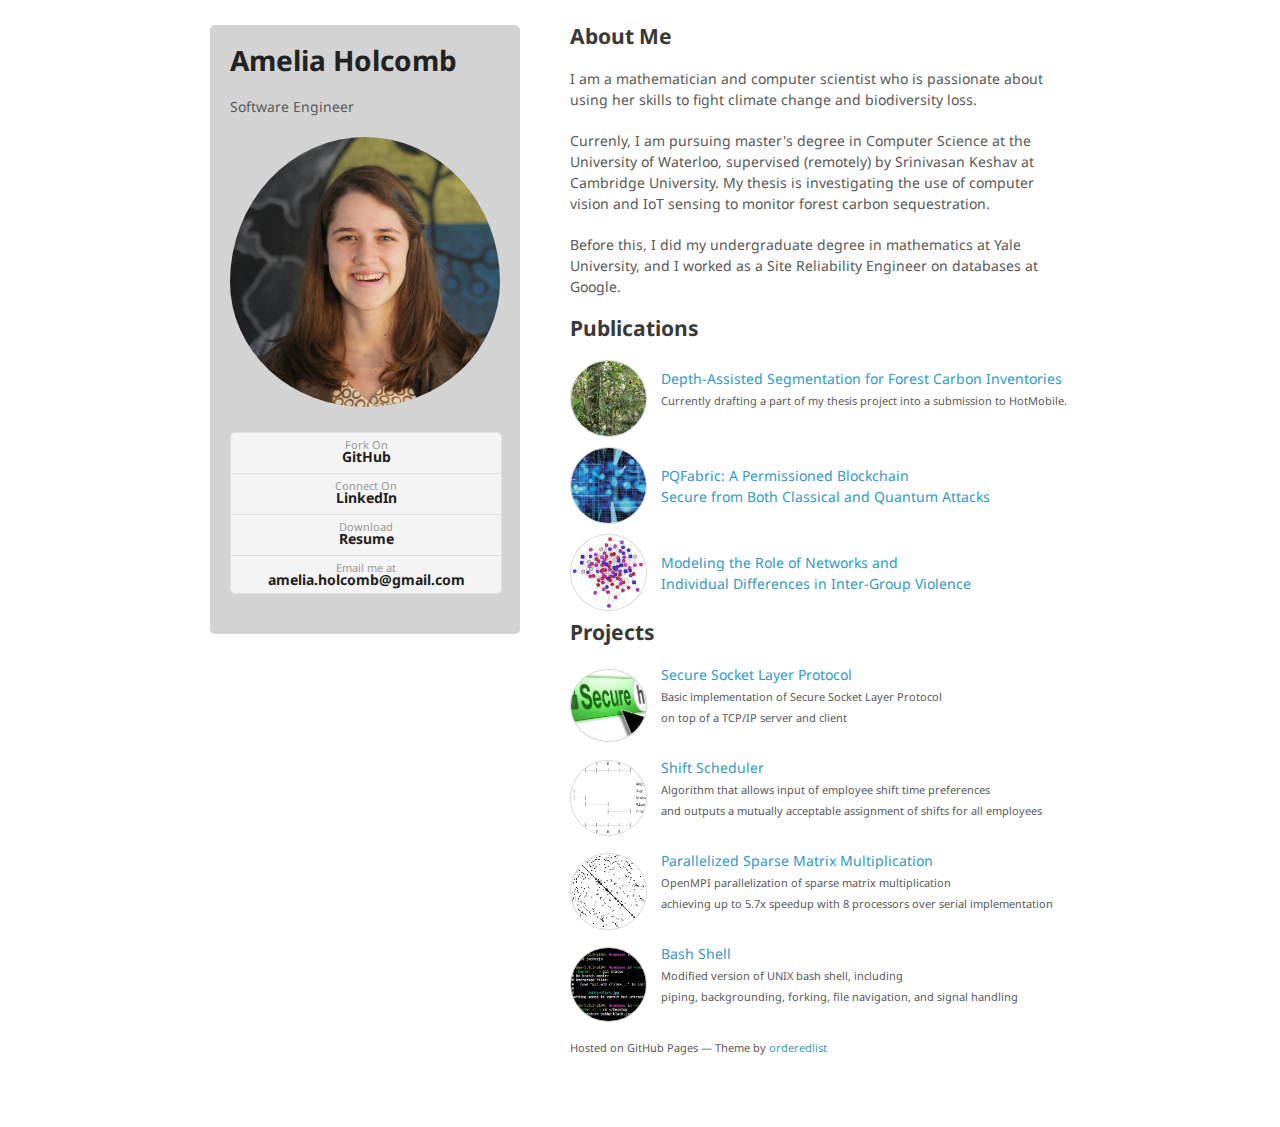
==== index.html @ 731ecc1d "Update main page and add new publications" ====
<!doctype html>
<html>
  <head>
    <meta charset="utf-8">
    <meta http-equiv="X-UA-Compatible" content="chrome=1">
    <title>Amelia Holcomb</title>

    <link rel="stylesheet" href="stylesheets/styles.css">
    <link rel="stylesheet" href="stylesheets/pygment_trac.css">
    <meta name="viewport" content="width=device-width">
    <!--[if lt IE 9]>
    <script src="//html5shiv.googlecode.com/svn/trunk/html5.js"></script>
    <![endif]-->
  </head>
  <body>
    <div class="wrapper">
      <header>
        <h1>Amelia Holcomb</h1>
        <p>Software Engineer</p>
        <img id="main" src="images/P1560217.JPG" href='index.html'/>

        <ul>
          <li><a href="https://github.com/ameliaholcomb">Fork On<strong>GitHub</strong></a>
          <li><a href="https://www.linkedin.com/in/amelia-holcomb-62a9a03b">Connect On<strong>LinkedIn</strong></a>
          <li><a href='downloads/Amelia_Holcomb_Resume.pdf'> Download <strong> Resume </strong> </a>
          <li><a href="mailto:amelia.holcomb@gmail.com"> Email me at <strong>amelia.holcomb@gmail.com </strong></a>

        </ul>
      </header>
      <section>
        <h2> About Me </h2>
        <p> I am a mathematician and computer scientist who is passionate about using her skills to fight climate change and biodiversity loss. </p>
        <p> Currenly, I am pursuing master's degree in Computer Science at the University of Waterloo, supervised (remotely) by Srinivasan Keshav at Cambridge University. My thesis is investigating the use of computer vision and IoT sensing to monitor forest carbon sequestration. </p>
        <p> Before this, I did my undergraduate degree in mathematics at Yale University, and I worked as a Site Reliability Engineer on databases at Google. </p>

        <h2> Publications </h2>
        <div class="list">
          <img class="small" src='images/depth.jpg'/>
          <div class="details">
            <a href="detail/depth.html"> Depth-Assisted Segmentation for Forest Carbon Inventories </a>
            <p> <small> Currently drafting a part of my thesis project into a submission to HotMobile. </small> </p>
          </div>
        </div>

        <div class="list">
          <img class="small" src='images/postquantum.jpg'>
          <div class="details">
            <a href="detail/postquantum.html"> PQFabric: A Permissioned Blockchain <br> Secure from Both Classical and Quantum Attacks </a>
          </div>
        </div>

        <div class="list">
          <img class="small" src='images/network.jpg'/>
          <div class="details">
            <a href="detail/networks.html"> Modeling the Role of Networks and <br> Individual Differences in Inter-Group Violence </a>
          </div>
        </div>

        <h2> Projects </h2>

        <div class="list">
          <img class="small" src='images/ssl.jpg'/>
          <div class="details" >
            <a href="detail/ssl.html"> Secure Socket Layer Protocol</a>
            <p> <small> Basic implementation of Secure Socket Layer Protocol <br>
            on top of a TCP/IP server and client </small></p>
          </div>
        </div>

        <div class="list">
          <img class="small" src='images/shiftscheduler.jpg'/>
          <div class="details" >
            <a href="detail/shiftscheduler.html"> Shift Scheduler </a>
            <p><small> Algorithm that allows input of employee shift time preferences <br>
            and outputs a mutually acceptable assignment of shifts for all employees </small></p>
          </div>
        </div>

        <div class="list">
          <img class="small" src='images/sparsematrix.jpg'/>
          <div class="details" >
            <a href="detail/sparsematrix.html"> Parallelized Sparse Matrix Multiplication </a>
            <p><small> OpenMPI parallelization of sparse matrix multiplication <br>
            achieving up to 5.7x speedup with 8 processors over serial implementation </small></p>
          </div>
        </div>

        <div class="list">
          <img class="small" src='images/bash.jpg'/>
          <div class="details" >
            <a href="detail/bash.html"> Bash Shell </a>
            <p><small> Modified version of UNIX bash shell, including <br>
             piping, backgrounding, forking, file navigation, and signal handling</small></p>
          </div>
        </div>

        <p><small>Hosted on GitHub Pages &mdash; Theme by <a href="https://github.com/orderedlist">orderedlist</a></small></p>
        

      </section>
    </div>
    <script src="javascripts/scale.fix.js"></script>
  </body>
</html>
---- stylesheets/styles.css ----
@import url(https://fonts.googleapis.com/css?family=Noto+Sans:400,400italic,700italic,700);

body {
  background-color: #fff;
  padding:17px;
  font: 14px/1.5 "Noto Sans", "Helvetica Neue", Helvetica, Arial, sans-serif;
  color:#595959;
  font-weight:400;
}

h1, h2, h3, h4, h5, h6 {
  color:#222;
  margin:0 0 20px;
}

p, ul, ol, table, pre, dl {
  margin:0 0 20px;
}

h1, h2, h3 {
  line-height:1.1;
}

h1 {
  font-size:28px;
}

h2 {
  color:#393939;
}

h3, h4, h5, h6 {
  color:#494949;
}

a {
  color:#39c;
  text-decoration:none;
}

a:hover {
  color:#069;
}

a small {
  font-size:11px;
  color:#777;
  margin-top:-0.3em;
  display:block;
}

a:hover small {
  color:#777;
}

.wrapper {
  width:860px;
  margin:0 auto;
}

blockquote {
  border-left:1px solid #e5e5e5;
  margin:0;
  padding:0 0 0 20px;
  font-style:italic;
}

code, pre {
  font-family:Monaco, Bitstream Vera Sans Mono, Lucida Console, Terminal, Consolas, Liberation Mono, DejaVu Sans Mono, Courier New, monospace;
  color:#333;
  font-size:12px;
}

pre {
  padding:8px 15px;
  background: #f8f8f8;
  border-radius:5px;
  border:1px solid #e5e5e5;
  overflow-x: auto;
}

table {
  width:100%;
  border-collapse:collapse;
}

th, td {
  text-align:left;
  padding:5px 10px;
  border-bottom:1px solid #e5e5e5;
}

dt {
  color:#444;
  font-weight:700;
}

th {
  color:#444;
}

img#main {
  max-width:100%;
  border-radius: 50%;
  padding-bottom: 20px;
}
img.small {
  width: 75px;
  border-radius: 50%;
  border:1px solid #d3d3d3;
  vertical-align: middle;
}

div.details {
  display: inline-block;
  vertical-align: middle;
  padding-left: 10px;
}

div.list {
  padding-bottom: 10px;
}

div.footer {
  vertical-align: bottom;
}

header {
  width:270px;
  float:left;
  position:fixed;
  padding:20px;
  background-color: #d3d3d3;
  -webkit-font-smoothing:subpixel-antialiased;
  border-radius: 5px 5px 5px 5px;
}

header ul {
  list-style:none;
  height:160px;
  padding:0;
  background: #f4f4f4;
  border-radius:5px;
  border:1px solid #e0e0e0;
  width:270px;
}

header li {
  width:270px;
  border-bottom:1px solid #e0e0e0;
  height:40px;
}

header li:first-child a {
  border-radius:5px 0 0 5px;
}

header li:last-child a {
  border-radius:0 5px 5px 0;
  border-bottom: none;
}

header ul a {
  line-height:1;
  font-size:11px;
  color:#999;
  display:block;
  text-align:center;
  padding-top:6px;
  height:34px;
}

header ul a:hover {
  color:#999;
}

header ul a:active {
  background-color:#f0f0f0;
}

strong {
  color:#222;
  font-weight:700;
}

header ul li + li + li + li {
  border-bottom:none;
}

header ul a strong {
  font-size:14px;
  display:block;
  color:#222;
}

section {
  width:500px;
  float:right;
  padding-bottom:50px;
  border-left:1px #000000;
}

small {
  font-size:11px;
}

hr {
  border:0;
  background:#e5e5e5;
  height:1px;
  margin:0 0 20px;
}

footer {
  width:270px;
  float:left;
  position:fixed;
  bottom:50px;
  -webkit-font-smoothing:subpixel-antialiased;
}

@media print, screen and (max-width: 960px) {

  div.wrapper {
    width:auto;
    margin:0;

  }

  header, section, footer {
    float:none;
    position:static;
    width:auto;
  }

  header {
    padding-right:320px;
  }

  section {
    border:1px solid #e5e5e5;
    border-width:1px 0;
    padding:20px 0;
    margin:0 0 20px;
  }

  header a small {
    display:inline;
  }

  header ul {
    position:absolute;
    right:50px;
    top:52px;
  }
}

@media print, screen and (max-width: 720px) {
  body {
    word-wrap:break-word;
  }

  header {
    padding:0;
  }

  header ul, header p.view {
    position:static;
  }

  pre, code {
    word-wrap:normal;
  }
}

@media print, screen and (max-width: 480px) {
  body {
    padding:15px;
  }

  header ul {
    width:99%;
  }

  header li, header ul li + li + li {
    width:33%;
  }
}

@media print {
  body {
    padding:0.4in;
    font-size:12pt;
    color:#444;
  }
}
---- stylesheets/pygment_trac.css ----
.highlight  { background: #ffffff; }
.highlight .c { color: #999988; font-style: italic } /* Comment */
.highlight .err { color: #a61717; background-color: #e3d2d2 } /* Error */
.highlight .k { font-weight: bold } /* Keyword */
.highlight .o { font-weight: bold } /* Operator */
.highlight .cm { color: #999988; font-style: italic } /* Comment.Multiline */
.highlight .cp { color: #999999; font-weight: bold } /* Comment.Preproc */
.highlight .c1 { color: #999988; font-style: italic } /* Comment.Single */
.highlight .cs { color: #999999; font-weight: bold; font-style: italic } /* Comment.Special */
.highlight .gd { color: #000000; background-color: #ffdddd } /* Generic.Deleted */
.highlight .gd .x { color: #000000; background-color: #ffaaaa } /* Generic.Deleted.Specific */
.highlight .ge { font-style: italic } /* Generic.Emph */
.highlight .gr { color: #aa0000 } /* Generic.Error */
.highlight .gh { color: #999999 } /* Generic.Heading */
.highlight .gi { color: #000000; background-color: #ddffdd } /* Generic.Inserted */
.highlight .gi .x { color: #000000; background-color: #aaffaa } /* Generic.Inserted.Specific */
.highlight .go { color: #888888 } /* Generic.Output */
.highlight .gp { color: #555555 } /* Generic.Prompt */
.highlight .gs { font-weight: bold } /* Generic.Strong */
.highlight .gu { color: #800080; font-weight: bold; } /* Generic.Subheading */
.highlight .gt { color: #aa0000 } /* Generic.Traceback */
.highlight .kc { font-weight: bold } /* Keyword.Constant */
.highlight .kd { font-weight: bold } /* Keyword.Declaration */
.highlight .kn { font-weight: bold } /* Keyword.Namespace */
.highlight .kp { font-weight: bold } /* Keyword.Pseudo */
.highlight .kr { font-weight: bold } /* Keyword.Reserved */
.highlight .kt { color: #445588; font-weight: bold } /* Keyword.Type */
.highlight .m { color: #009999 } /* Literal.Number */
.highlight .s { color: #d14 } /* Literal.String */
.highlight .na { color: #008080 } /* Name.Attribute */
.highlight .nb { color: #0086B3 } /* Name.Builtin */
.highlight .nc { color: #445588; font-weight: bold } /* Name.Class */
.highlight .no { color: #008080 } /* Name.Constant */
.highlight .ni { color: #800080 } /* Name.Entity */
.highlight .ne { color: #990000; font-weight: bold } /* Name.Exception */
.highlight .nf { color: #990000; font-weight: bold } /* Name.Function */
.highlight .nn { color: #555555 } /* Name.Namespace */
.highlight .nt { color: #000080 } /* Name.Tag */
.highlight .nv { color: #008080 } /* Name.Variable */
.highlight .ow { font-weight: bold } /* Operator.Word */
.highlight .w { color: #bbbbbb } /* Text.Whitespace */
.highlight .mf { color: #009999 } /* Literal.Number.Float */
.highlight .mh { color: #009999 } /* Literal.Number.Hex */
.highlight .mi { color: #009999 } /* Literal.Number.Integer */
.highlight .mo { color: #009999 } /* Literal.Number.Oct */
.highlight .sb { color: #d14 } /* Literal.String.Backtick */
.highlight .sc { color: #d14 } /* Literal.String.Char */
.highlight .sd { color: #d14 } /* Literal.String.Doc */
.highlight .s2 { color: #d14 } /* Literal.String.Double */
.highlight .se { color: #d14 } /* Literal.String.Escape */
.highlight .sh { color: #d14 } /* Literal.String.Heredoc */
.highlight .si { color: #d14 } /* Literal.String.Interpol */
.highlight .sx { color: #d14 } /* Literal.String.Other */
.highlight .sr { color: #009926 } /* Literal.String.Regex */
.highlight .s1 { color: #d14 } /* Literal.String.Single */
.highlight .ss { color: #990073 } /* Literal.String.Symbol */
.highlight .bp { color: #999999 } /* Name.Builtin.Pseudo */
.highlight .vc { color: #008080 } /* Name.Variable.Class */
.highlight .vg { color: #008080 } /* Name.Variable.Global */
.highlight .vi { color: #008080 } /* Name.Variable.Instance */
.highlight .il { color: #009999 } /* Literal.Number.Integer.Long */

.type-csharp .highlight .k { color: #0000FF }
.type-csharp .highlight .kt { color: #0000FF }
.type-csharp .highlight .nf { color: #000000; font-weight: normal }
.type-csharp .highlight .nc { color: #2B91AF }
.type-csharp .highlight .nn { color: #000000 }
.type-csharp .highlight .s { color: #A31515 }
.type-csharp .highlight .sc { color: #A31515 }
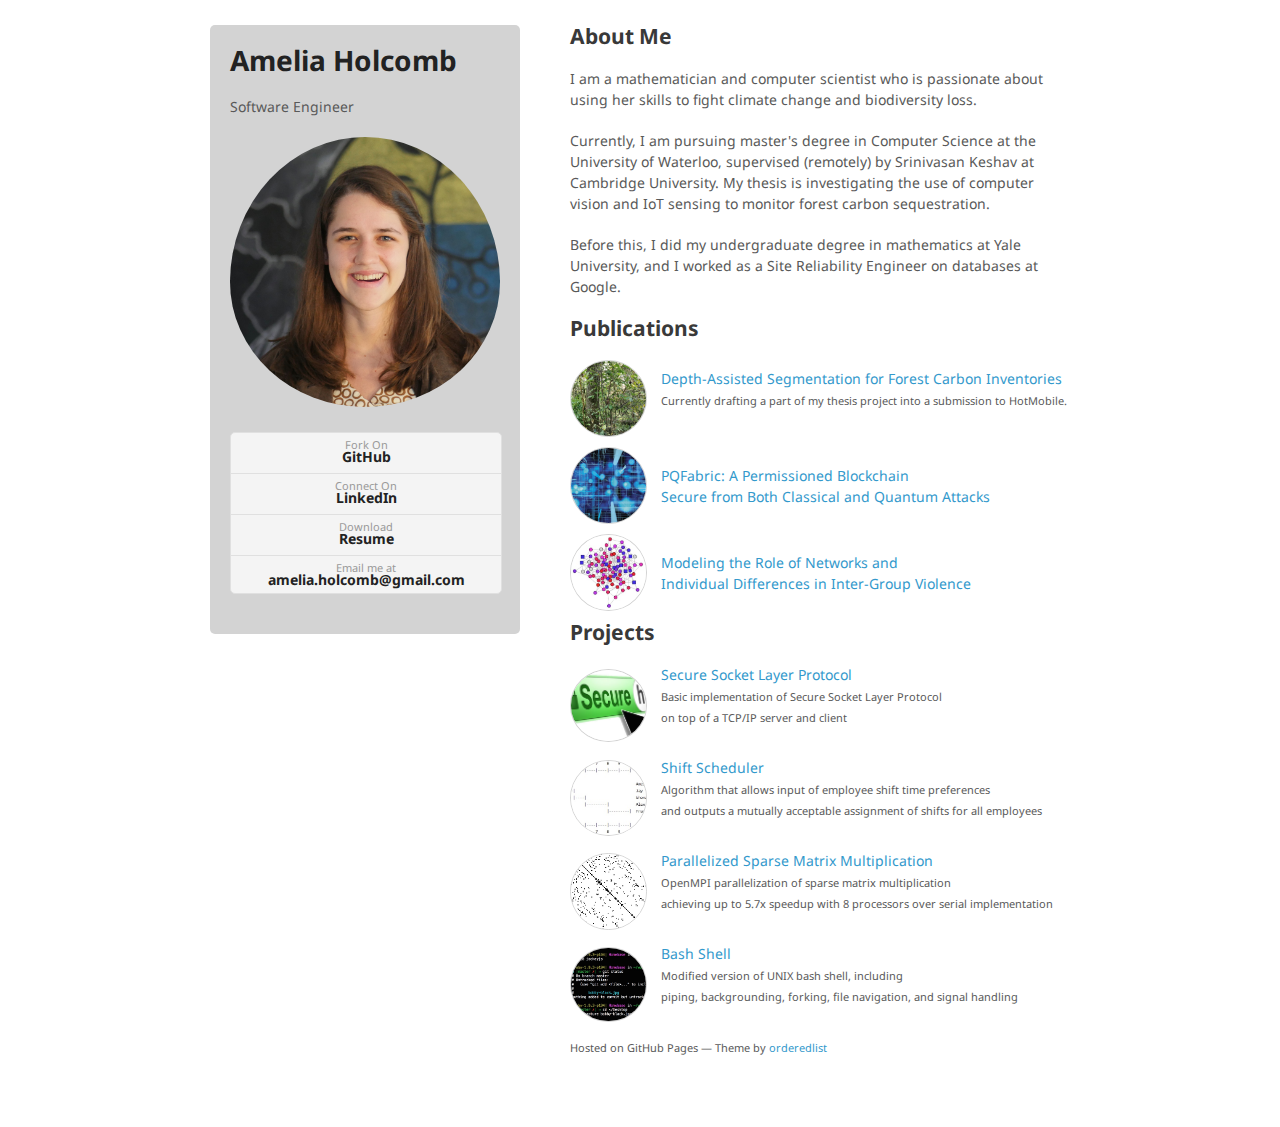
==== commit 01d42a9f: "fix typo" ====
--- a/index.html
+++ b/index.html
@@ -30,7 +30,7 @@
       <section>
         <h2> About Me </h2>
         <p> I am a mathematician and computer scientist who is passionate about using her skills to fight climate change and biodiversity loss. </p>
-        <p> Currenly, I am pursuing master's degree in Computer Science at the University of Waterloo, supervised (remotely) by Srinivasan Keshav at Cambridge University. My thesis is investigating the use of computer vision and IoT sensing to monitor forest carbon sequestration. </p>
+        <p> Currently, I am pursuing master's degree in Computer Science at the University of Waterloo, supervised (remotely) by Srinivasan Keshav at Cambridge University. My thesis is investigating the use of computer vision and IoT sensing to monitor forest carbon sequestration. </p>
         <p> Before this, I did my undergraduate degree in mathematics at Yale University, and I worked as a Site Reliability Engineer on databases at Google. </p>
 
         <h2> Publications </h2>
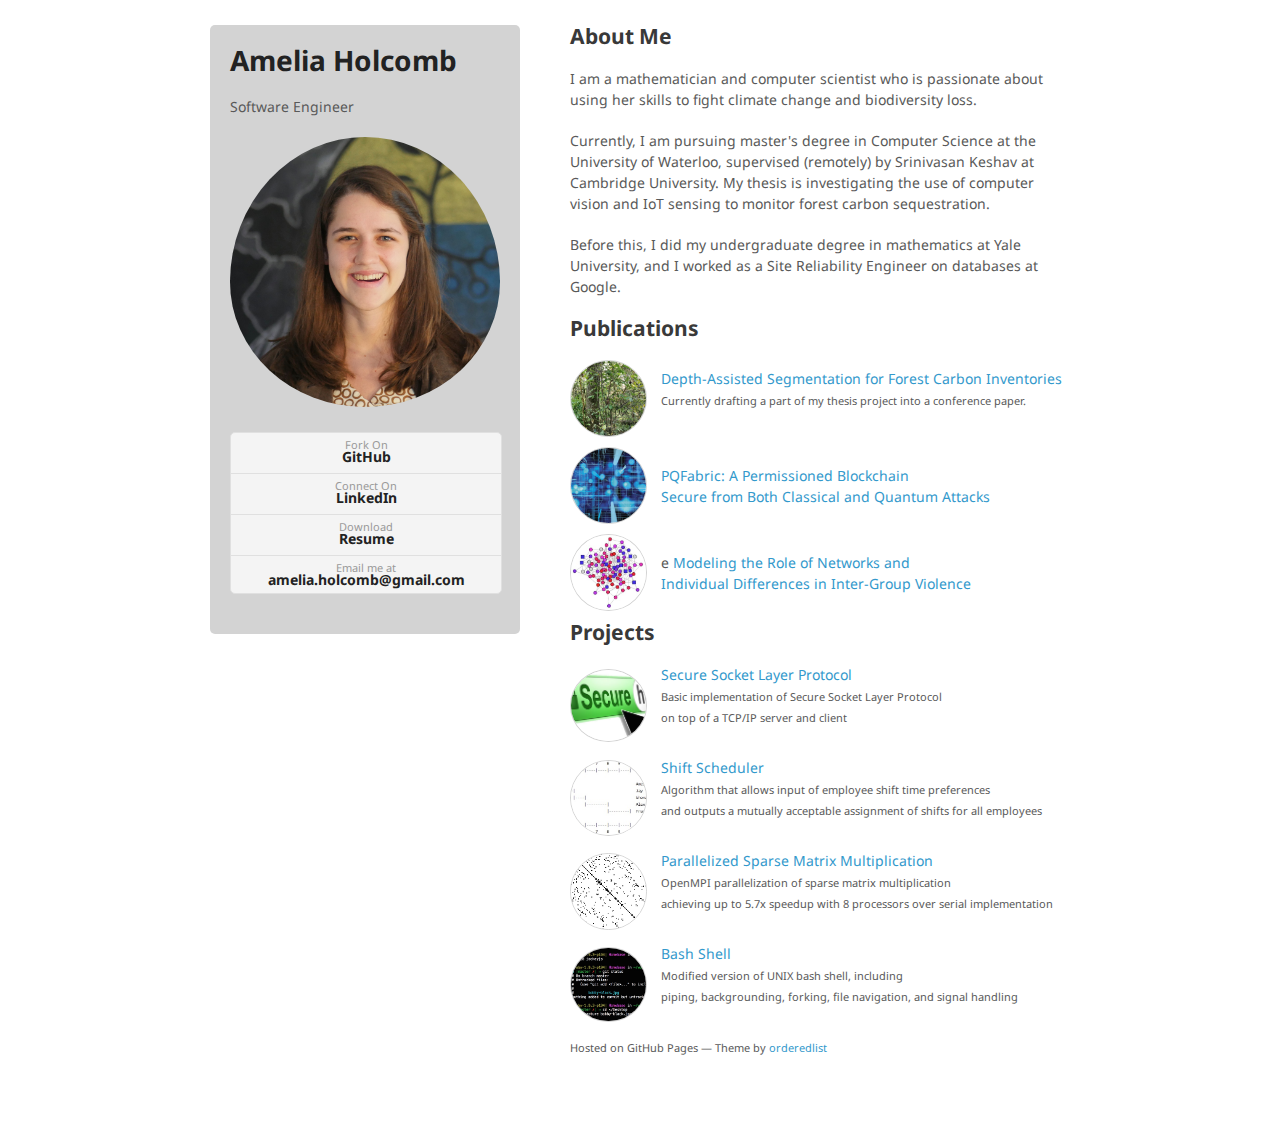
==== commit fef10efb: "why mention a conference by name" ====
--- a/index.html
+++ b/index.html
@@ -38,7 +38,7 @@
           <img class="small" src='images/depth.jpg'/>
           <div class="details">
             <a href="detail/depth.html"> Depth-Assisted Segmentation for Forest Carbon Inventories </a>
-            <p> <small> Currently drafting a part of my thesis project into a submission to HotMobile. </small> </p>
+            <p> <small> Currently drafting a part of my thesis project into a conference paper. </small> </p>
           </div>
         </div>
 
@@ -51,7 +51,7 @@
 
         <div class="list">
           <img class="small" src='images/network.jpg'/>
-          <div class="details">
+          <div class="details">e 
             <a href="detail/networks.html"> Modeling the Role of Networks and <br> Individual Differences in Inter-Group Violence </a>
           </div>
         </div>
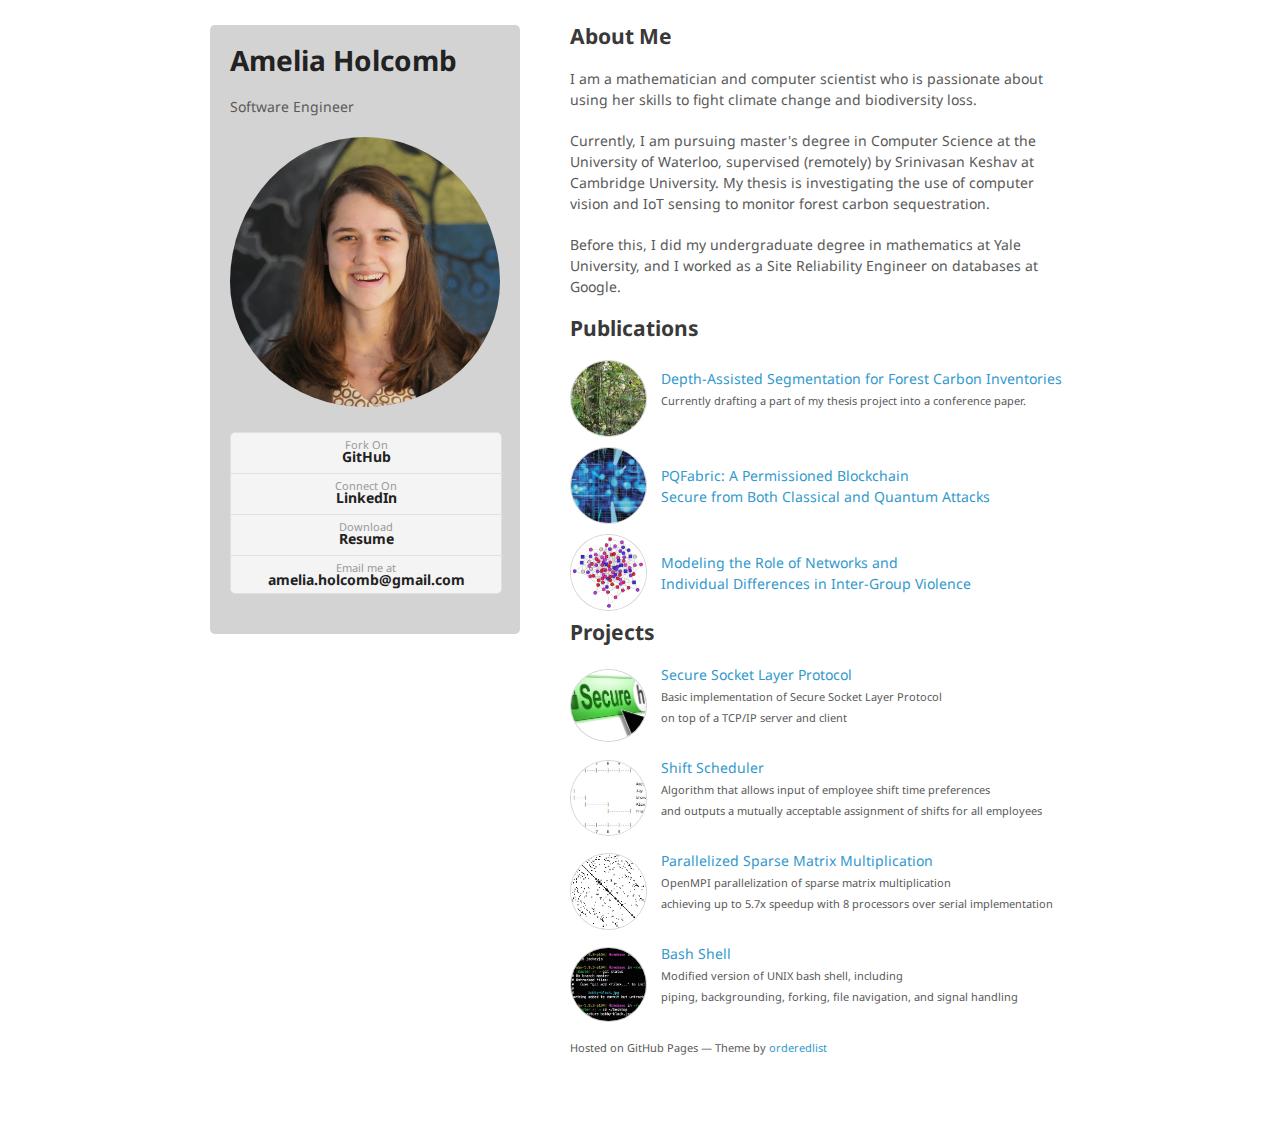
==== commit 5bebb1d4: "fix typo" ====
--- a/index.html
+++ b/index.html
@@ -51,7 +51,7 @@
 
         <div class="list">
           <img class="small" src='images/network.jpg'/>
-          <div class="details">e 
+          <div class="details">
             <a href="detail/networks.html"> Modeling the Role of Networks and <br> Individual Differences in Inter-Group Violence </a>
           </div>
         </div>
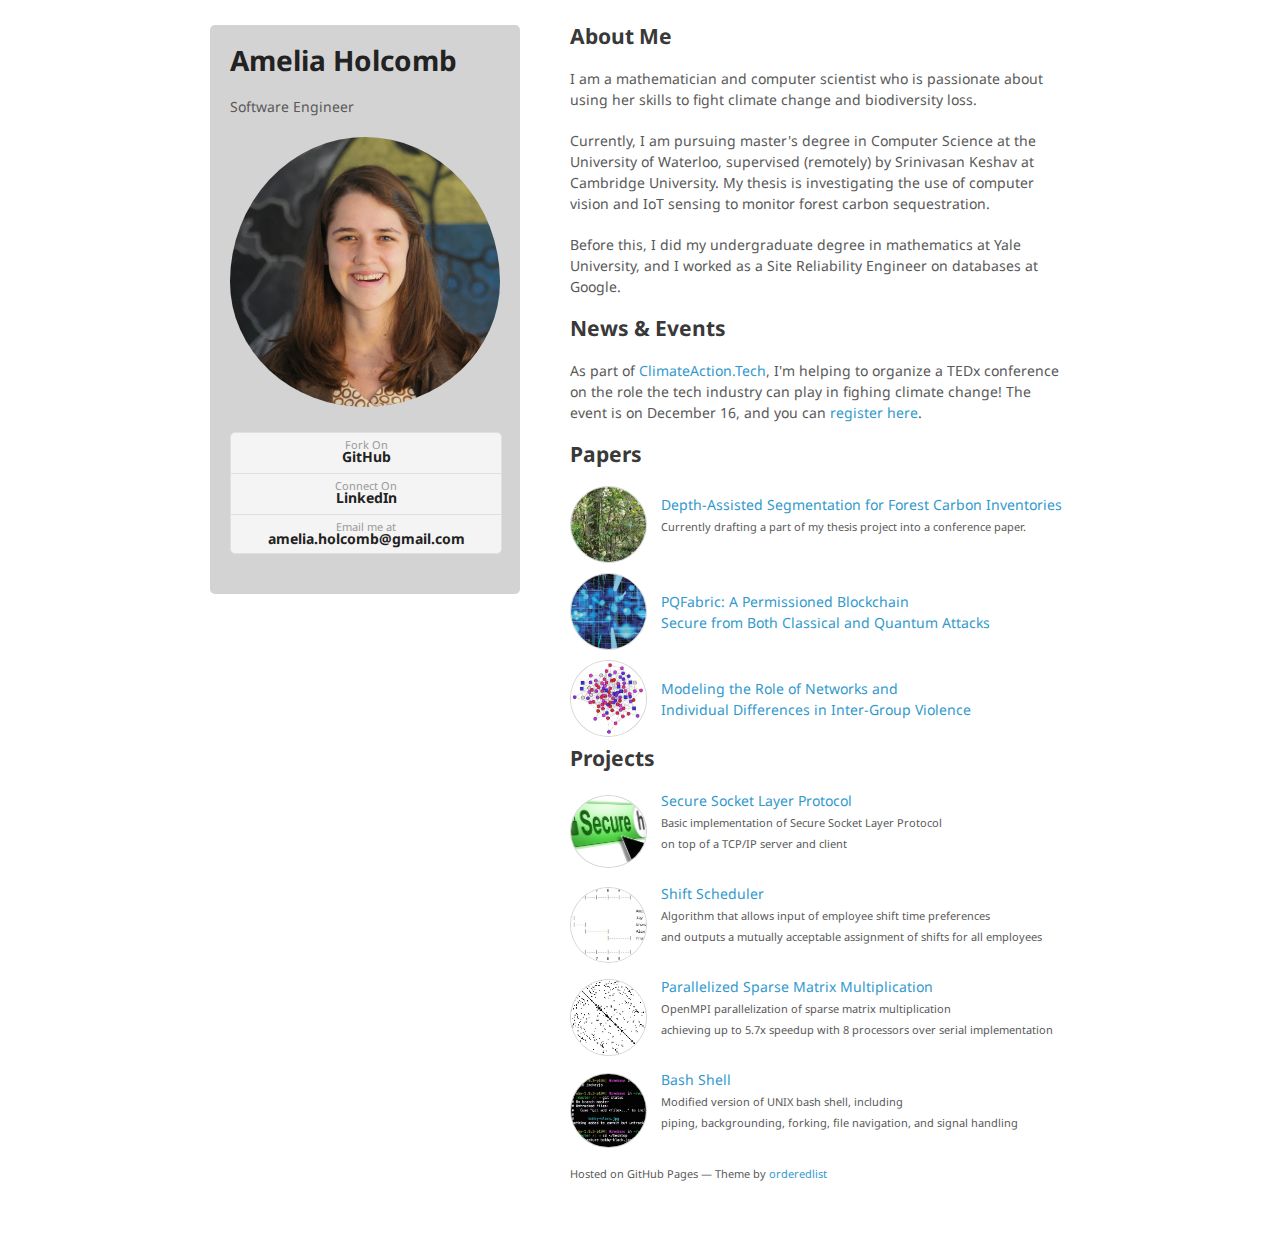
==== commit e7510390: "Add TEDx details, remove resume" ====
--- a/index.html
+++ b/index.html
@@ -22,9 +22,7 @@
         <ul>
           <li><a href="https://github.com/ameliaholcomb">Fork On<strong>GitHub</strong></a>
           <li><a href="https://www.linkedin.com/in/amelia-holcomb-62a9a03b">Connect On<strong>LinkedIn</strong></a>
-          <li><a href='downloads/Amelia_Holcomb_Resume.pdf'> Download <strong> Resume </strong> </a>
           <li><a href="mailto:amelia.holcomb@gmail.com"> Email me at <strong>amelia.holcomb@gmail.com </strong></a>
-
         </ul>
       </header>
       <section>
@@ -33,7 +31,11 @@
         <p> Currently, I am pursuing master's degree in Computer Science at the University of Waterloo, supervised (remotely) by Srinivasan Keshav at Cambridge University. My thesis is investigating the use of computer vision and IoT sensing to monitor forest carbon sequestration. </p>
         <p> Before this, I did my undergraduate degree in mathematics at Yale University, and I worked as a Site Reliability Engineer on databases at Google. </p>
 
-        <h2> Publications </h2>
+        <h2> News & Events </h2>
+
+        <p> As part of <a href="https://climateaction.tech/">ClimateAction.Tech</a>, I'm helping to organize a TEDx conference on the role the tech industry can play in fighing climate change! The event is on December 16, and you can <a href="https://www.eventbrite.co.uk/e/tedxclimateactiontech-tickets-130744545455">register here</a>. </p>
+
+        <h2> Papers </h2>
         <div class="list">
           <img class="small" src='images/depth.jpg'/>
           <div class="details">
@@ -94,6 +96,7 @@
           </div>
         </div>
 
+
         <p><small>Hosted on GitHub Pages &mdash; Theme by <a href="https://github.com/orderedlist">orderedlist</a></small></p>
         
 
--- a/stylesheets/styles.css
+++ b/stylesheets/styles.css
@@ -137,7 +137,7 @@
 
 header ul {
   list-style:none;
-  height:160px;
+  height:120px;
   padding:0;
   background: #f4f4f4;
   border-radius:5px;
@@ -171,7 +171,7 @@
 }
 
 header ul a:hover {
-  color:#999;
+  color:#909;
 }
 
 header ul a:active {
@@ -183,7 +183,7 @@
   font-weight:700;
 }
 
-header ul li + li + li + li {
+header ul li + li + li {
   border-bottom:none;
 }
 
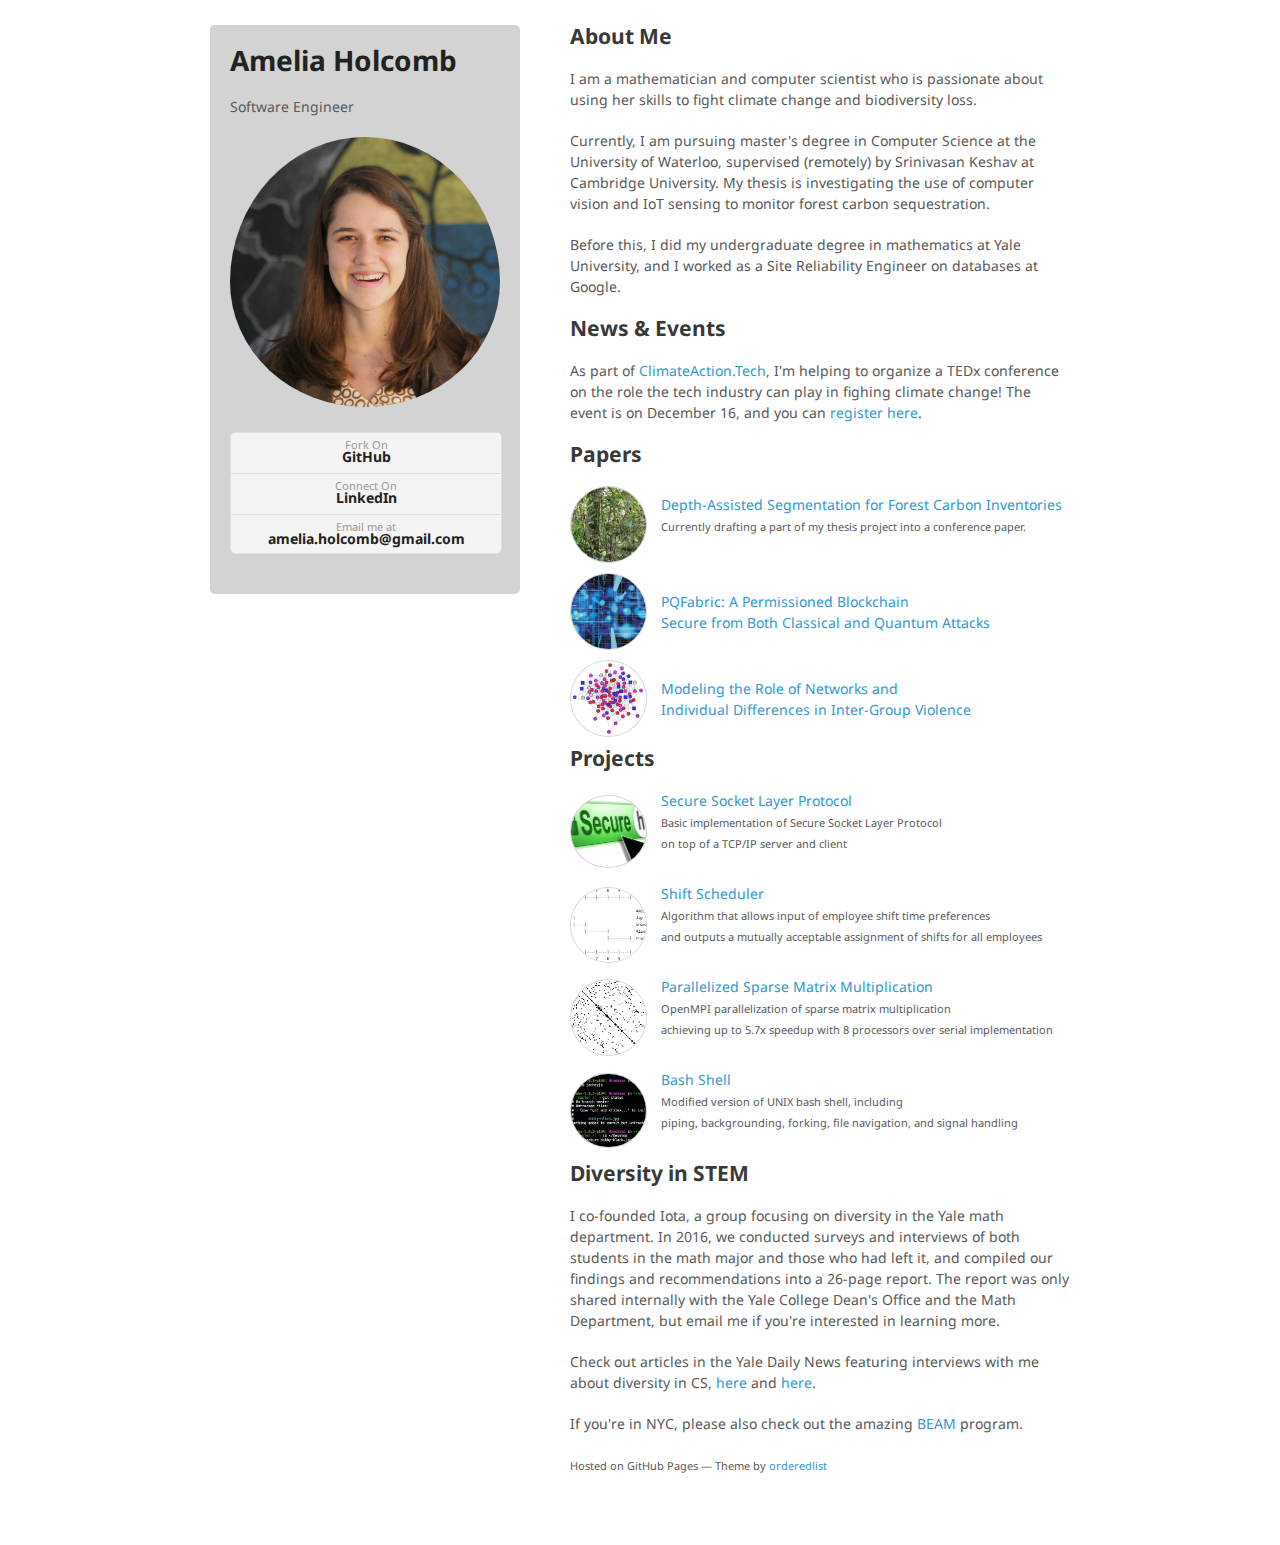
==== commit 18446b43: "update mainpage and depth paper draft" ====
--- a/index.html
+++ b/index.html
@@ -96,6 +96,13 @@
           </div>
         </div>
 
+      <h2> Diversity in STEM </h2>
+        <p> I co-founded Iota, a group focusing on diversity in the Yale math department. In 2016, we conducted surveys and interviews of both students in the math major and those who had left it, and compiled our findings and recommendations into a 26-page report. The report was only shared internally with the Yale College Dean's Office and the Math Department, but email me if you're interested in learning more.</p>
+
+        <p> Check out articles in the Yale Daily News featuring interviews with me about diversity in CS, <a href="https://yaledailynews.com/blog/2016/01/29/a-programming-parity/">here</a> and <a href=https://yaledailynews.com/blog/2016/04/06/cs-town-hall-addresses-diversity>here</a>. </li>
+        </p>
+
+        <p> If you're in NYC, please also check out the amazing <a href="https://www.beammath.org/"> BEAM</a> program. </p>
 
         <p><small>Hosted on GitHub Pages &mdash; Theme by <a href="https://github.com/orderedlist">orderedlist</a></small></p>
         
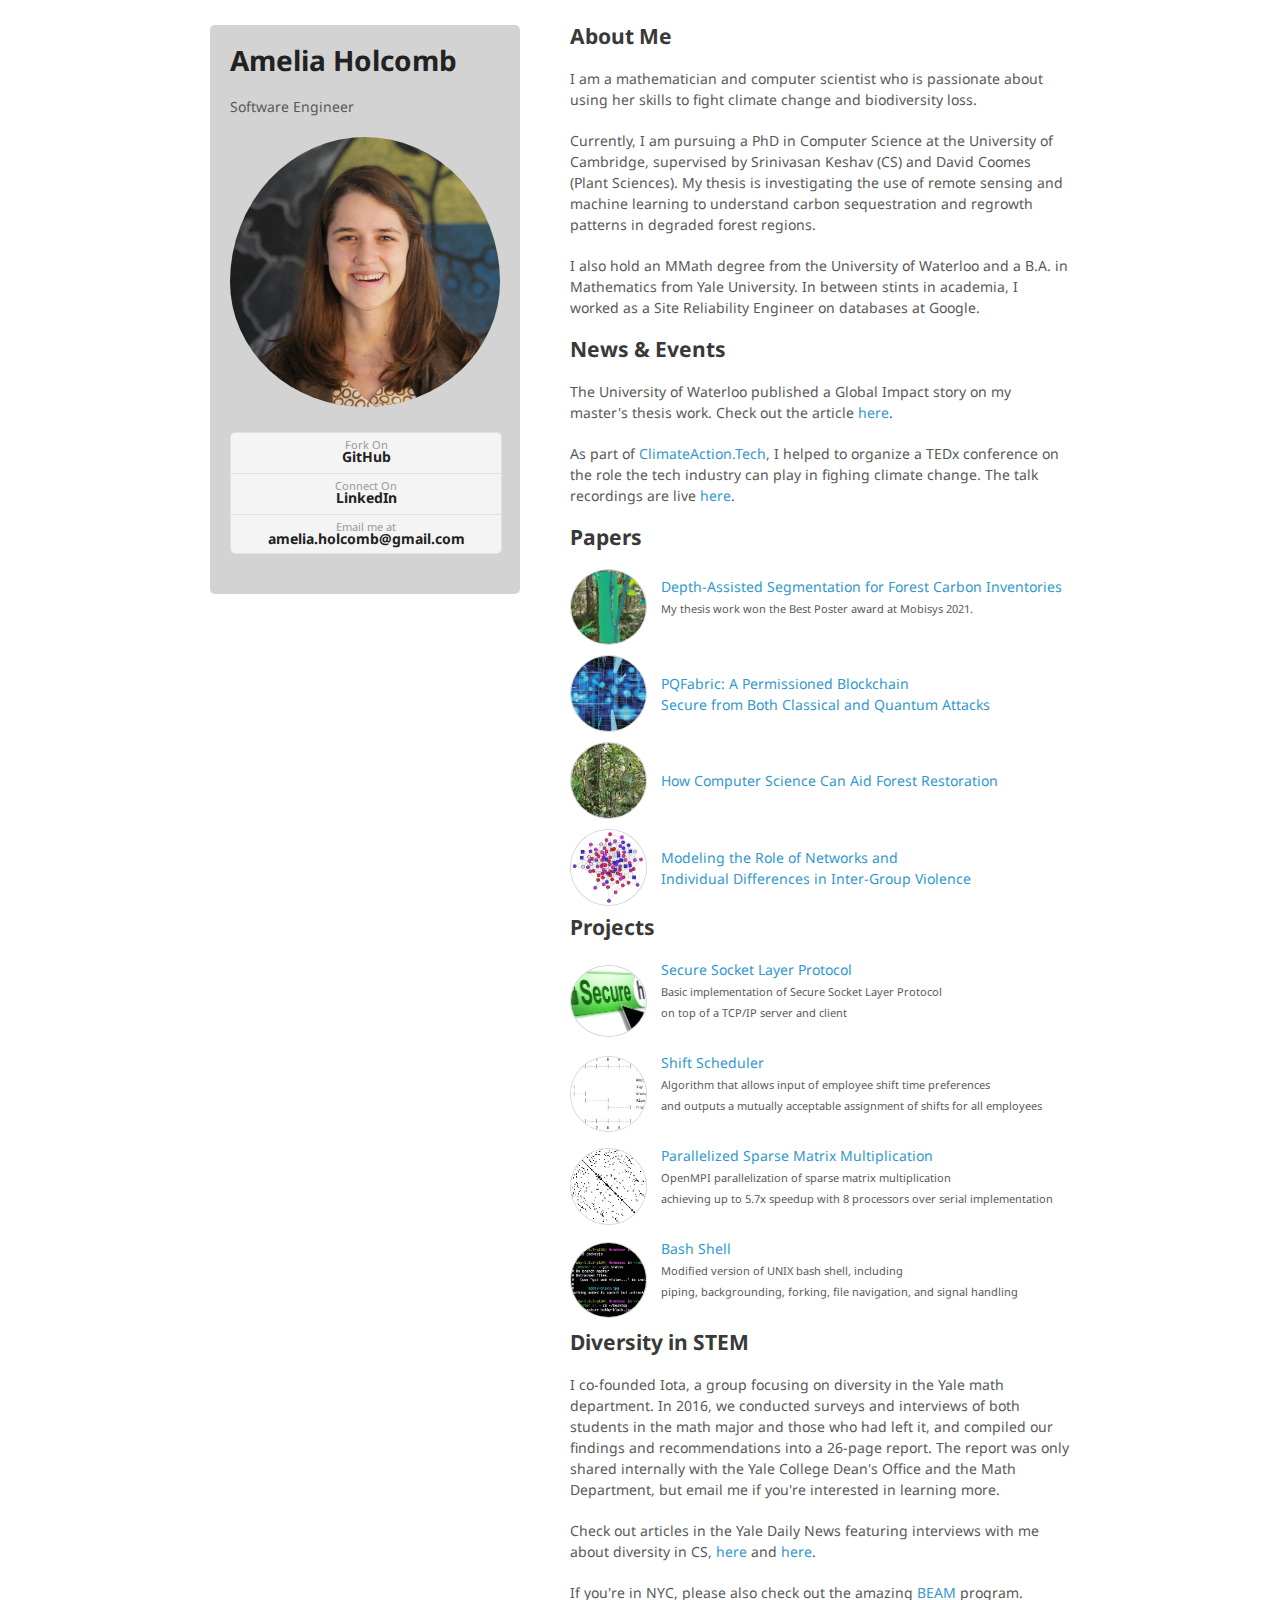
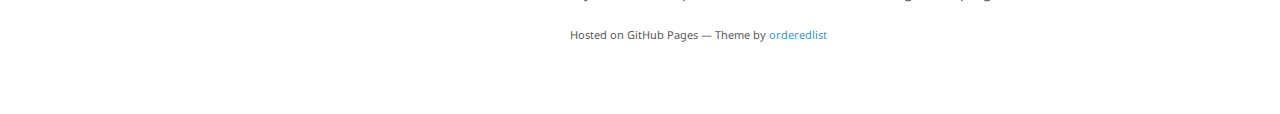
==== commit d9c397a0: "Update website for 2021 (Cambridge, new papers, etc)" ====
--- a/index.html
+++ b/index.html
@@ -28,19 +28,20 @@
       <section>
         <h2> About Me </h2>
         <p> I am a mathematician and computer scientist who is passionate about using her skills to fight climate change and biodiversity loss. </p>
-        <p> Currently, I am pursuing master's degree in Computer Science at the University of Waterloo, supervised (remotely) by Srinivasan Keshav at Cambridge University. My thesis is investigating the use of computer vision and IoT sensing to monitor forest carbon sequestration. </p>
-        <p> Before this, I did my undergraduate degree in mathematics at Yale University, and I worked as a Site Reliability Engineer on databases at Google. </p>
+        <p> Currently, I am pursuing a PhD in Computer Science at the University of Cambridge, supervised by Srinivasan Keshav (CS) and David Coomes (Plant Sciences). My thesis is investigating the use of remote sensing and machine learning to understand carbon sequestration and regrowth patterns in degraded forest regions. </p>
+        <p> I also hold an MMath degree from the University of Waterloo and a B.A. in Mathematics from Yale University. In between stints in academia, I worked as a Site Reliability Engineer on databases at Google. </p>
 
         <h2> News & Events </h2>
 
-        <p> As part of <a href="https://climateaction.tech/">ClimateAction.Tech</a>, I'm helping to organize a TEDx conference on the role the tech industry can play in fighing climate change! The event is on December 16, and you can <a href="https://www.eventbrite.co.uk/e/tedxclimateactiontech-tickets-130744545455">register here</a>. </p>
+        <p> The University of Waterloo published a Global Impact story on my master's thesis work. Check out the article <a href="https://uwaterloo.ca/news/global-impact/using-mobile-phone-sensors-and-drones-zero-carbon-future"> here</a>.</p>
+        <p> As part of <a href="https://climateaction.tech/">ClimateAction.Tech</a>, I helped to organize a TEDx conference on the role the tech industry can play in fighing climate change. The talk recordings are live <a href="https://tedx.climateaction.tech/"> here</a>. </p>
 
         <h2> Papers </h2>
         <div class="list">
           <img class="small" src='images/depth.jpg'/>
           <div class="details">
             <a href="detail/depth.html"> Depth-Assisted Segmentation for Forest Carbon Inventories </a>
-            <p> <small> Currently drafting a part of my thesis project into a conference paper. </small> </p>
+            <p> <small> My thesis work won the Best Poster award at Mobisys 2021. </small> </p>
           </div>
         </div>
 
@@ -48,6 +49,13 @@
           <img class="small" src='images/postquantum.jpg'>
           <div class="details">
             <a href="detail/postquantum.html"> PQFabric: A Permissioned Blockchain <br> Secure from Both Classical and Quantum Attacks </a>
+          </div>
+        </div>
+
+        <div class="list">
+          <img class="small" src='images/forest.jpg'>
+          <div class="details">
+            <a href="detail/csrestoration.html"> How Computer Science Can Aid Forest Restoration </a>
           </div>
         </div>
 
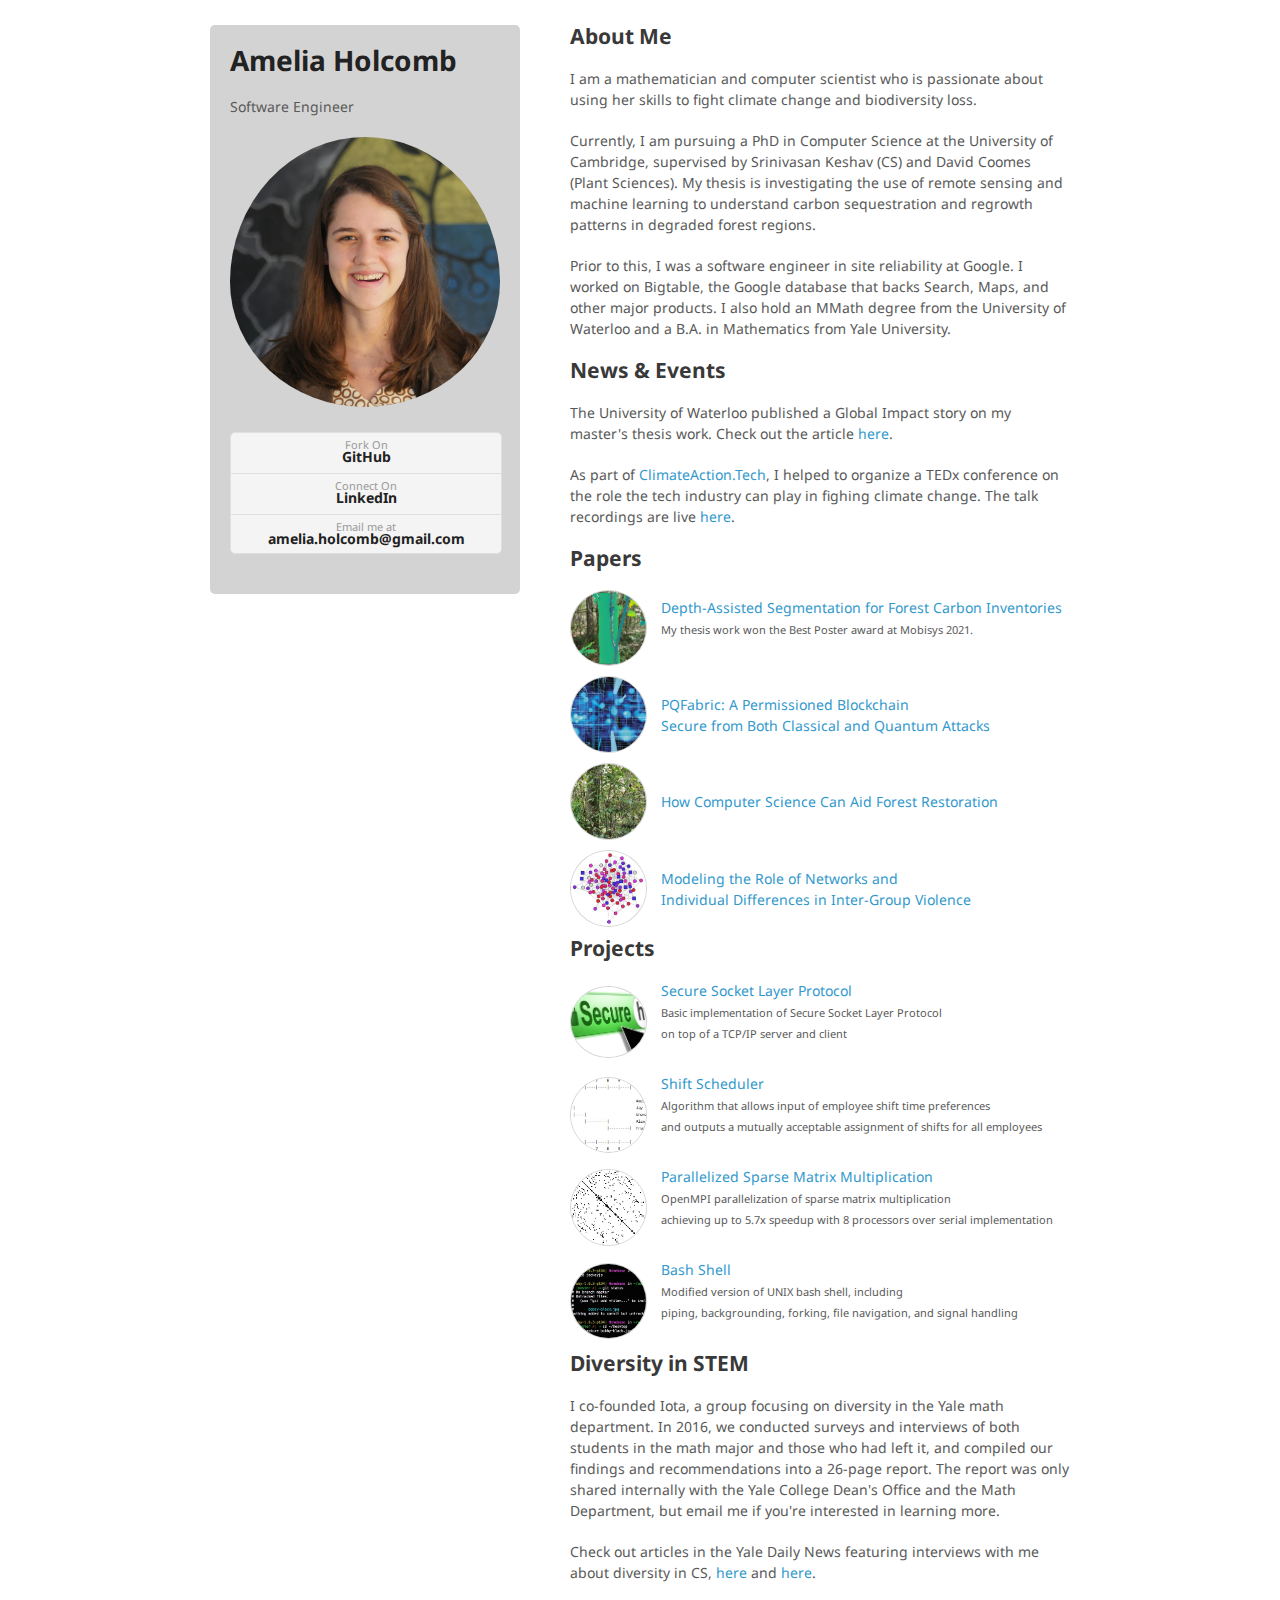
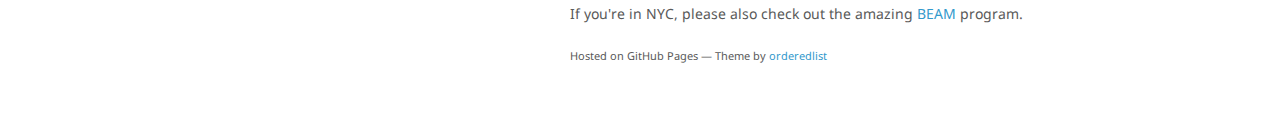
==== commit d4300ef9: "update mainpage text" ====
--- a/index.html
+++ b/index.html
@@ -1,122 +1,144 @@
 <!doctype html>
 <html>
-  <head>
-    <meta charset="utf-8">
-    <meta http-equiv="X-UA-Compatible" content="chrome=1">
-    <title>Amelia Holcomb</title>
 
-    <link rel="stylesheet" href="stylesheets/styles.css">
-    <link rel="stylesheet" href="stylesheets/pygment_trac.css">
-    <meta name="viewport" content="width=device-width">
-    <!--[if lt IE 9]>
+<head>
+  <meta charset="utf-8">
+  <meta http-equiv="X-UA-Compatible" content="chrome=1">
+  <title>Amelia Holcomb</title>
+
+  <link rel="stylesheet" href="stylesheets/styles.css">
+  <link rel="stylesheet" href="stylesheets/pygment_trac.css">
+  <meta name="viewport" content="width=device-width">
+  <!--[if lt IE 9]>
     <script src="//html5shiv.googlecode.com/svn/trunk/html5.js"></script>
     <![endif]-->
-  </head>
-  <body>
-    <div class="wrapper">
-      <header>
-        <h1>Amelia Holcomb</h1>
-        <p>Software Engineer</p>
-        <img id="main" src="images/P1560217.JPG" href='index.html'/>
+</head>
 
-        <ul>
-          <li><a href="https://github.com/ameliaholcomb">Fork On<strong>GitHub</strong></a>
-          <li><a href="https://www.linkedin.com/in/amelia-holcomb-62a9a03b">Connect On<strong>LinkedIn</strong></a>
-          <li><a href="mailto:amelia.holcomb@gmail.com"> Email me at <strong>amelia.holcomb@gmail.com </strong></a>
-        </ul>
-      </header>
-      <section>
-        <h2> About Me </h2>
-        <p> I am a mathematician and computer scientist who is passionate about using her skills to fight climate change and biodiversity loss. </p>
-        <p> Currently, I am pursuing a PhD in Computer Science at the University of Cambridge, supervised by Srinivasan Keshav (CS) and David Coomes (Plant Sciences). My thesis is investigating the use of remote sensing and machine learning to understand carbon sequestration and regrowth patterns in degraded forest regions. </p>
-        <p> I also hold an MMath degree from the University of Waterloo and a B.A. in Mathematics from Yale University. In between stints in academia, I worked as a Site Reliability Engineer on databases at Google. </p>
+<body>
+  <div class="wrapper">
+    <header>
+      <h1>Amelia Holcomb</h1>
+      <p>Software Engineer</p>
+      <img id="main" src="images/P1560217.JPG" href='index.html' />
 
-        <h2> News & Events </h2>
+      <ul>
+        <li><a href="https://github.com/ameliaholcomb">Fork On<strong>GitHub</strong></a>
+        <li><a href="https://www.linkedin.com/in/amelia-holcomb-62a9a03b">Connect On<strong>LinkedIn</strong></a>
+        <li><a href="mailto:amelia.holcomb@gmail.com"> Email me at <strong>amelia.holcomb@gmail.com </strong></a>
+      </ul>
+    </header>
+    <section>
+      <h2> About Me </h2>
+      <p> I am a mathematician and computer scientist who is passionate about using her skills to fight climate change
+        and biodiversity loss. </p>
+      <p> Currently, I am pursuing a PhD in Computer Science at the University of Cambridge, supervised by Srinivasan
+        Keshav (CS) and David Coomes (Plant Sciences). My thesis is investigating the use of remote sensing and machine
+        learning to understand carbon sequestration and regrowth patterns in degraded forest regions. </p>
+      <p> Prior to this, I was a software engineer in site reliability at Google. I worked on Bigtable, the Google
+        database that backs Search, Maps, and other major products. I also hold an MMath degree from the University of
+        Waterloo and a B.A. in Mathematics from Yale University. </p>
 
-        <p> The University of Waterloo published a Global Impact story on my master's thesis work. Check out the article <a href="https://uwaterloo.ca/news/global-impact/using-mobile-phone-sensors-and-drones-zero-carbon-future"> here</a>.</p>
-        <p> As part of <a href="https://climateaction.tech/">ClimateAction.Tech</a>, I helped to organize a TEDx conference on the role the tech industry can play in fighing climate change. The talk recordings are live <a href="https://tedx.climateaction.tech/"> here</a>. </p>
+      <h2> News & Events </h2>
 
-        <h2> Papers </h2>
-        <div class="list">
-          <img class="small" src='images/depth.jpg'/>
-          <div class="details">
-            <a href="detail/depth.html"> Depth-Assisted Segmentation for Forest Carbon Inventories </a>
-            <p> <small> My thesis work won the Best Poster award at Mobisys 2021. </small> </p>
-          </div>
+      <p> The University of Waterloo published a Global Impact story on my master's thesis work. Check out the article
+        <a href="https://uwaterloo.ca/news/global-impact/using-mobile-phone-sensors-and-drones-zero-carbon-future">
+          here</a>.
+      </p>
+      <p> As part of <a href="https://climateaction.tech/">ClimateAction.Tech</a>, I helped to organize a TEDx
+        conference on the role the tech industry can play in fighing climate change. The talk recordings are live <a
+          href="https://tedx.climateaction.tech/"> here</a>. </p>
+
+      <h2> Papers </h2>
+      <div class="list">
+        <img class="small" src='images/depth.jpg' />
+        <div class="details">
+          <a href="detail/depth.html"> Depth-Assisted Segmentation for Forest Carbon Inventories </a>
+          <p> <small> My thesis work won the Best Poster award at Mobisys 2021. </small> </p>
         </div>
+      </div>
 
-        <div class="list">
-          <img class="small" src='images/postquantum.jpg'>
-          <div class="details">
-            <a href="detail/postquantum.html"> PQFabric: A Permissioned Blockchain <br> Secure from Both Classical and Quantum Attacks </a>
-          </div>
+      <div class="list">
+        <img class="small" src='images/postquantum.jpg'>
+        <div class="details">
+          <a href="detail/postquantum.html"> PQFabric: A Permissioned Blockchain <br> Secure from Both Classical and
+            Quantum Attacks </a>
         </div>
+      </div>
 
-        <div class="list">
-          <img class="small" src='images/forest.jpg'>
-          <div class="details">
-            <a href="detail/csrestoration.html"> How Computer Science Can Aid Forest Restoration </a>
-          </div>
+      <div class="list">
+        <img class="small" src='images/forest.jpg'>
+        <div class="details">
+          <a href="detail/csrestoration.html"> How Computer Science Can Aid Forest Restoration </a>
         </div>
+      </div>
 
-        <div class="list">
-          <img class="small" src='images/network.jpg'/>
-          <div class="details">
-            <a href="detail/networks.html"> Modeling the Role of Networks and <br> Individual Differences in Inter-Group Violence </a>
-          </div>
+      <div class="list">
+        <img class="small" src='images/network.jpg' />
+        <div class="details">
+          <a href="detail/networks.html"> Modeling the Role of Networks and <br> Individual Differences in Inter-Group
+            Violence </a>
         </div>
+      </div>
 
-        <h2> Projects </h2>
+      <h2> Projects </h2>
 
-        <div class="list">
-          <img class="small" src='images/ssl.jpg'/>
-          <div class="details" >
-            <a href="detail/ssl.html"> Secure Socket Layer Protocol</a>
-            <p> <small> Basic implementation of Secure Socket Layer Protocol <br>
-            on top of a TCP/IP server and client </small></p>
-          </div>
+      <div class="list">
+        <img class="small" src='images/ssl.jpg' />
+        <div class="details">
+          <a href="detail/ssl.html"> Secure Socket Layer Protocol</a>
+          <p> <small> Basic implementation of Secure Socket Layer Protocol <br>
+              on top of a TCP/IP server and client </small></p>
         </div>
+      </div>
 
-        <div class="list">
-          <img class="small" src='images/shiftscheduler.jpg'/>
-          <div class="details" >
-            <a href="detail/shiftscheduler.html"> Shift Scheduler </a>
-            <p><small> Algorithm that allows input of employee shift time preferences <br>
-            and outputs a mutually acceptable assignment of shifts for all employees </small></p>
-          </div>
+      <div class="list">
+        <img class="small" src='images/shiftscheduler.jpg' />
+        <div class="details">
+          <a href="detail/shiftscheduler.html"> Shift Scheduler </a>
+          <p><small> Algorithm that allows input of employee shift time preferences <br>
+              and outputs a mutually acceptable assignment of shifts for all employees </small></p>
         </div>
+      </div>
 
-        <div class="list">
-          <img class="small" src='images/sparsematrix.jpg'/>
-          <div class="details" >
-            <a href="detail/sparsematrix.html"> Parallelized Sparse Matrix Multiplication </a>
-            <p><small> OpenMPI parallelization of sparse matrix multiplication <br>
-            achieving up to 5.7x speedup with 8 processors over serial implementation </small></p>
-          </div>
+      <div class="list">
+        <img class="small" src='images/sparsematrix.jpg' />
+        <div class="details">
+          <a href="detail/sparsematrix.html"> Parallelized Sparse Matrix Multiplication </a>
+          <p><small> OpenMPI parallelization of sparse matrix multiplication <br>
+              achieving up to 5.7x speedup with 8 processors over serial implementation </small></p>
         </div>
+      </div>
 
-        <div class="list">
-          <img class="small" src='images/bash.jpg'/>
-          <div class="details" >
-            <a href="detail/bash.html"> Bash Shell </a>
-            <p><small> Modified version of UNIX bash shell, including <br>
-             piping, backgrounding, forking, file navigation, and signal handling</small></p>
-          </div>
+      <div class="list">
+        <img class="small" src='images/bash.jpg' />
+        <div class="details">
+          <a href="detail/bash.html"> Bash Shell </a>
+          <p><small> Modified version of UNIX bash shell, including <br>
+              piping, backgrounding, forking, file navigation, and signal handling</small></p>
         </div>
+      </div>
 
       <h2> Diversity in STEM </h2>
-        <p> I co-founded Iota, a group focusing on diversity in the Yale math department. In 2016, we conducted surveys and interviews of both students in the math major and those who had left it, and compiled our findings and recommendations into a 26-page report. The report was only shared internally with the Yale College Dean's Office and the Math Department, but email me if you're interested in learning more.</p>
+      <p> I co-founded Iota, a group focusing on diversity in the Yale math department. In 2016, we conducted surveys
+        and interviews of both students in the math major and those who had left it, and compiled our findings and
+        recommendations into a 26-page report. The report was only shared internally with the Yale College Dean's Office
+        and the Math Department, but email me if you're interested in learning more.</p>
 
-        <p> Check out articles in the Yale Daily News featuring interviews with me about diversity in CS, <a href="https://yaledailynews.com/blog/2016/01/29/a-programming-parity/">here</a> and <a href=https://yaledailynews.com/blog/2016/04/06/cs-town-hall-addresses-diversity>here</a>. </li>
-        </p>
+      <p> Check out articles in the Yale Daily News featuring interviews with me about diversity in CS, <a
+          href="https://yaledailynews.com/blog/2016/01/29/a-programming-parity/">here</a> and <a
+          href=https://yaledailynews.com/blog/2016/04/06/cs-town-hall-addresses-diversity>here</a>. </li>
+      </p>
 
-        <p> If you're in NYC, please also check out the amazing <a href="https://www.beammath.org/"> BEAM</a> program. </p>
+      <p> If you're in NYC, please also check out the amazing <a href="https://www.beammath.org/"> BEAM</a> program.
+      </p>
 
-        <p><small>Hosted on GitHub Pages &mdash; Theme by <a href="https://github.com/orderedlist">orderedlist</a></small></p>
-        
+      <p><small>Hosted on GitHub Pages &mdash; Theme by <a href="https://github.com/orderedlist">orderedlist</a></small>
+      </p>
 
-      </section>
-    </div>
-    <script src="javascripts/scale.fix.js"></script>
-  </body>
-</html>
+
+    </section>
+  </div>
+  <script src="javascripts/scale.fix.js"></script>
+</body>
+
+</html>